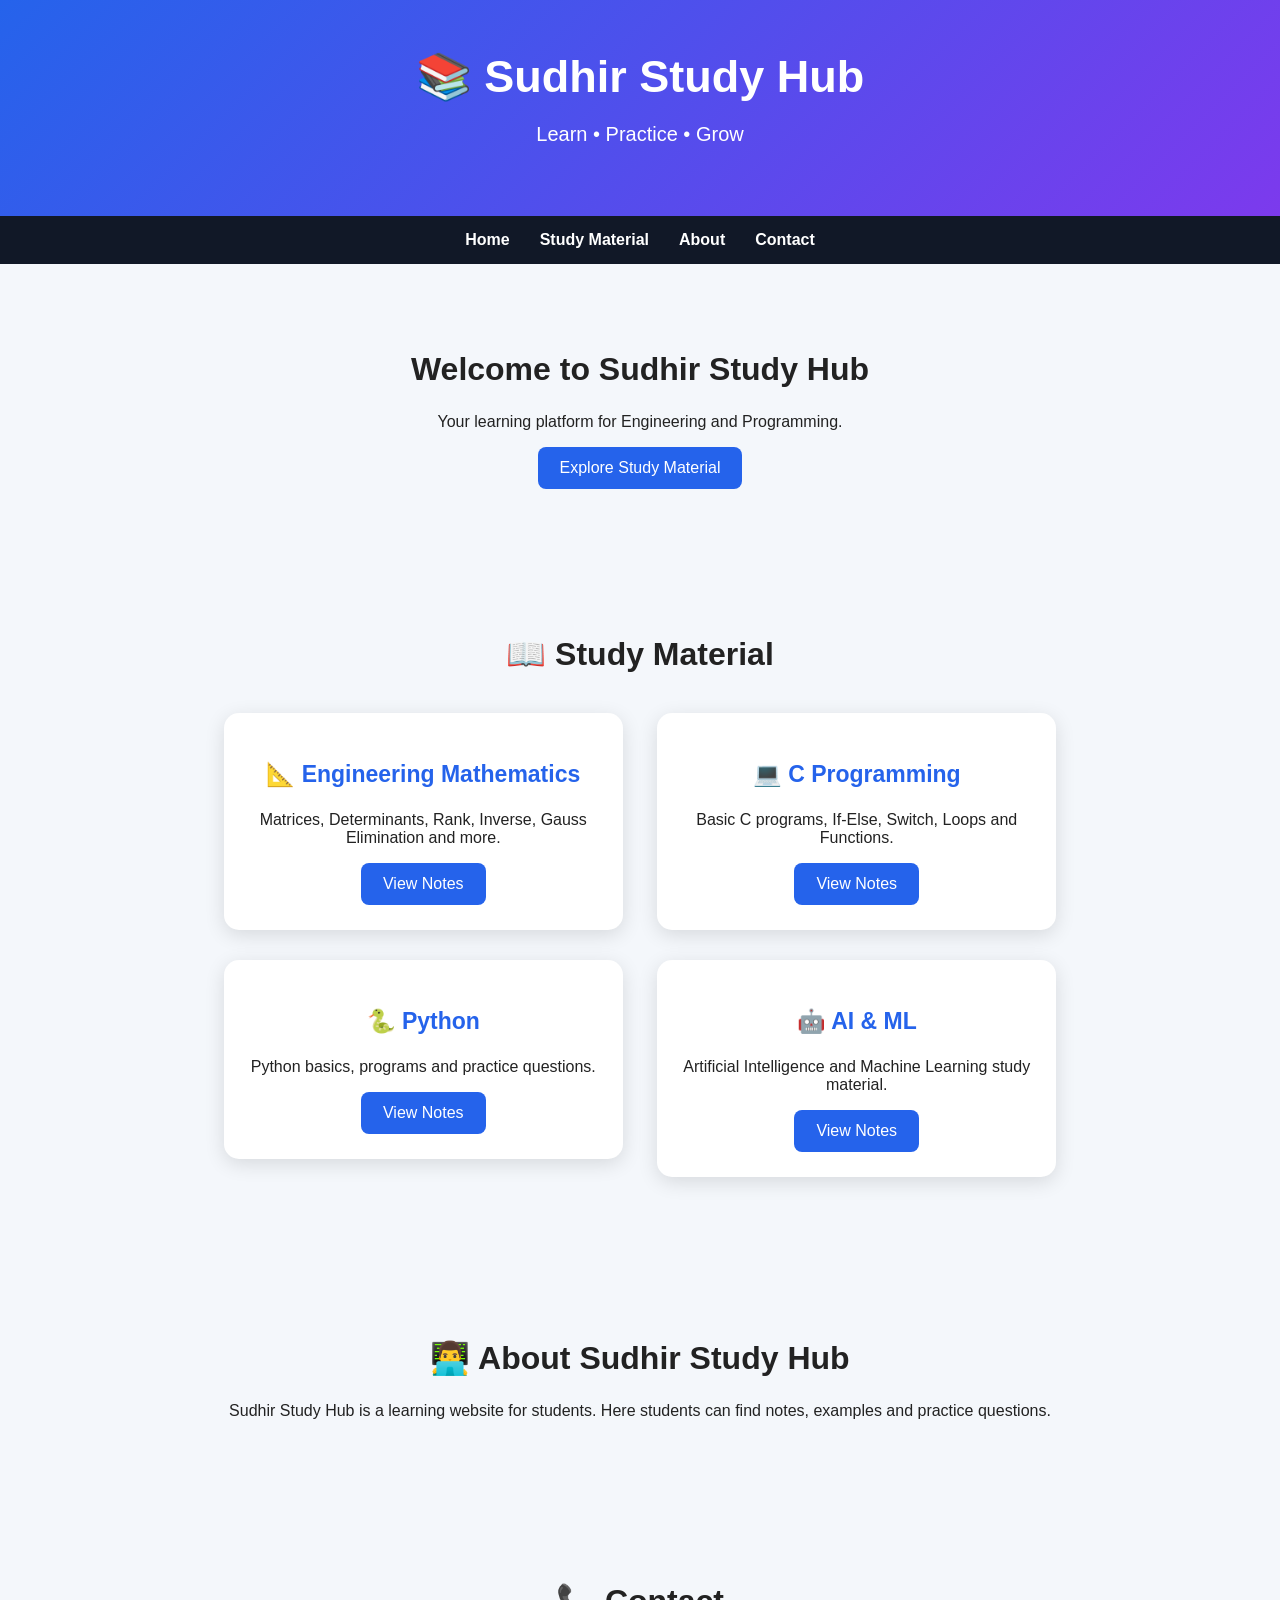
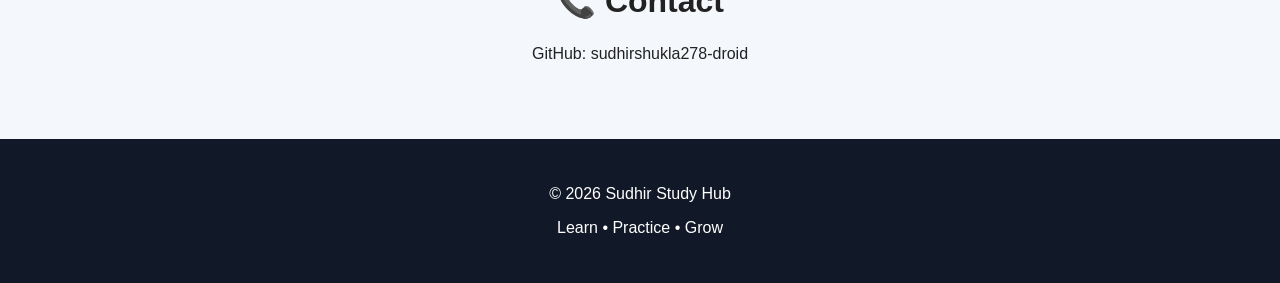
==== index.html @ 6d505f19 "Add files via upload" ====
<!DOCTYPE html>
<html lang="en">

<head>
    <meta charset="UTF-8">
    <meta name="viewport" content="width=device-width, initial-scale=1.0">

    <title>Sudhir Study Hub</title>

    <link rel="stylesheet" href="style.css">
</head>

<body>

    <!-- Header -->
    <header>
        <h1>📚 Sudhir Study Hub</h1>
        <p>Learn • Practice • Grow</p>
    </header>

    <!-- Navigation -->
    <nav>
        <a href="#home">Home</a>
        <a href="#study">Study Material</a>
        <a href="#about">About</a>
        <a href="#contact">Contact</a>
    </nav>

    <!-- Home -->
    <section id="home">
        <h2>Welcome to Sudhir Study Hub</h2>

        <p>
            Your learning platform for Engineering and Programming.
        </p>

        <button onclick="location.href='#study'">
            Explore Study Material
        </button>
    </section>

    <!-- Study Material -->
    <section id="study">

        <h2>📖 Study Material</h2>

        <div class="card">
            <h3>📐 Engineering Mathematics</h3>
            <p>
                Matrices, Determinants, Rank, Inverse,
                Gauss Elimination and more.
            </p>
            <button>View Notes</button>
        </div>

        <div class="card">
            <h3>💻 C Programming</h3>
            <p>
                Basic C programs, If-Else, Switch,
                Loops and Functions.
            </p>
            <button>View Notes</button>
        </div>

        <div class="card">
            <h3>🐍 Python</h3>
            <p>
                Python basics, programs and practice questions.
            </p>
            <button>View Notes</button>
        </div>

        <div class="card">
            <h3>🤖 AI & ML</h3>
            <p>
                Artificial Intelligence and Machine Learning
                study material.
            </p>
            <button>View Notes</button>
        </div>

    </section>

    <!-- About -->
    <section id="about">

        <h2>👨‍💻 About Sudhir Study Hub</h2>

        <p>
            Sudhir Study Hub is a learning website for students.
            Here students can find notes, examples and practice
            questions.
        </p>

    </section>

    <!-- Contact -->
    <section id="contact">

        <h2>📞 Contact</h2>

        <p>GitHub: sudhirshukla278-droid</p>

    </section>

    <!-- Footer -->
    <footer>

        <p>© 2026 Sudhir Study Hub</p>
        <p>Learn • Practice • Grow</p>

    </footer>

</body>

</html>
---- style.css ----
/* Basic Settings */
* {
    box-sizing: border-box;
    scroll-behavior: smooth;
}

body {
    margin: 0;
    font-family: Arial, sans-serif;
    background: #f4f7fb;
    color: #222;
}

/* Header */
header {
    text-align: center;
    padding: 50px 20px;
    background: linear-gradient(135deg, #2563eb, #7c3aed);
    color: white;
}

header h1 {
    font-size: 45px;
    margin: 0;
}

header p {
    font-size: 20px;
}

/* Navigation */
nav {
    display: flex;
    justify-content: center;
    gap: 30px;
    padding: 15px;
    background: #111827;
    position: sticky;
    top: 0;
    z-index: 100;
}

nav a {
    color: white;
    text-decoration: none;
    font-weight: bold;
}

nav a:hover {
    color: #60a5fa;
}

/* Sections */
section {
    max-width: 1000px;
    margin: auto;
    padding: 60px 25px;
    text-align: center;
}

section h2 {
    font-size: 32px;
    margin-bottom: 25px;
}

/* Cards */
.card {
    display: inline-block;
    vertical-align: top;
    width: 42%;
    min-height: 190px;
    margin: 15px;
    padding: 25px;
    background: white;
    border-radius: 15px;
    box-shadow: 0 5px 20px rgba(0, 0, 0, 0.12);
    transition: 0.3s;
}

.card:hover {
    transform: translateY(-8px);
}

.card h3 {
    color: #2563eb;
    font-size: 23px;
}

/* Buttons */
button {
    border: none;
    padding: 12px 22px;
    border-radius: 8px;
    background: #2563eb;
    color: white;
    font-size: 16px;
    cursor: pointer;
}

button:hover {
    background: #7c3aed;
}

/* Footer */
footer {
    text-align: center;
    padding: 30px;
    background: #111827;
    color: white;
}

/* Mobile */
@media (max-width: 700px) {

    header h1 {
        font-size: 32px;
    }

    nav {
        gap: 12px;
        flex-wrap: wrap;
    }

    .card {
        width: 90%;
    }
}
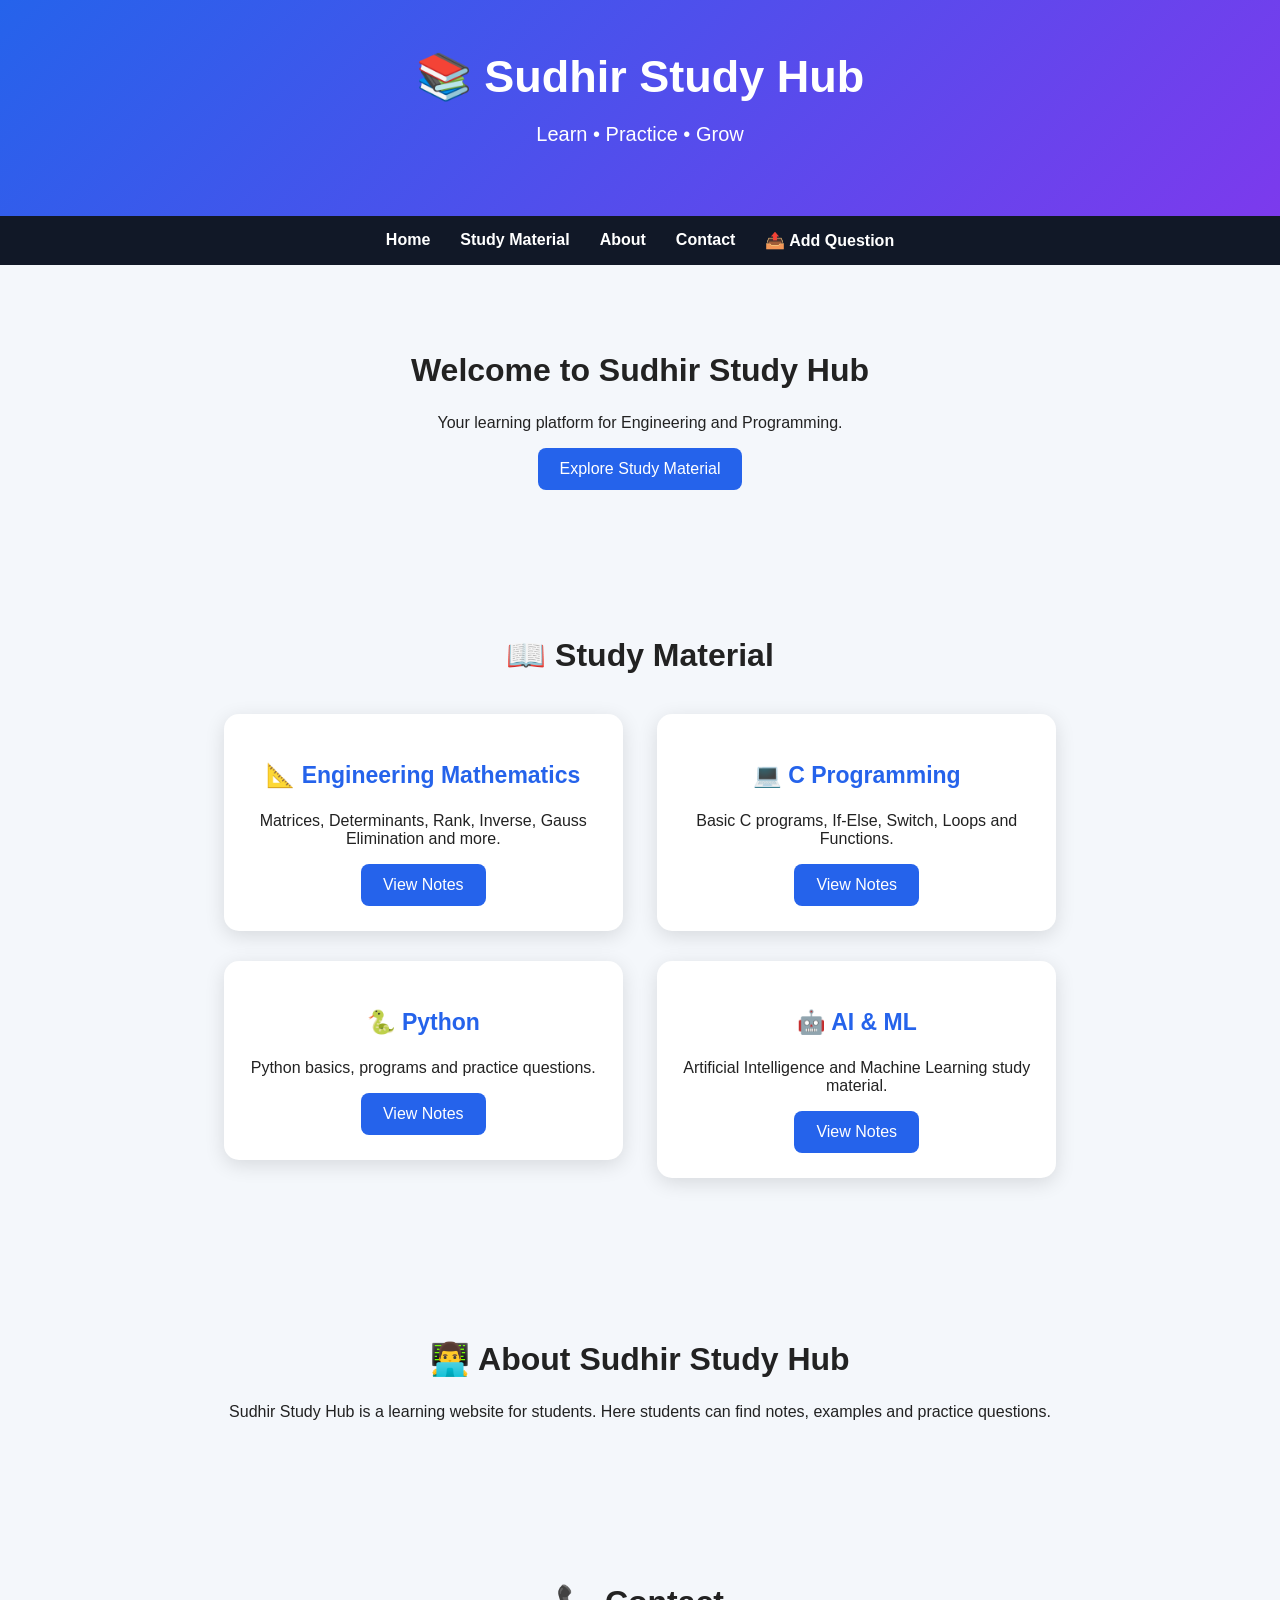
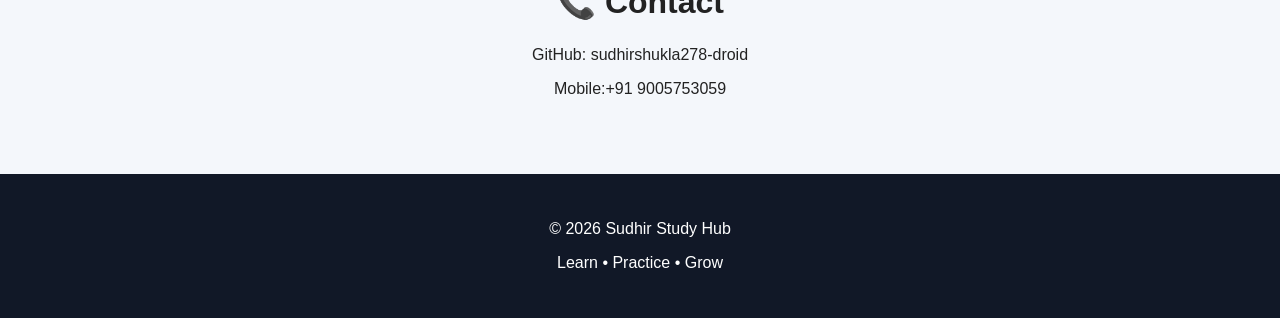
==== commit 91a4e879: "Updated contact and C Programming link" ====
--- a/index.html
+++ b/index.html
@@ -24,6 +24,7 @@
         <a href="#study">Study Material</a>
         <a href="#about">About</a>
         <a href="#contact">Contact</a>
+        <a href="upload.html">📤 Add Question</a>
     </nav>
 
     <!-- Home -->
@@ -50,7 +51,9 @@
                 Matrices, Determinants, Rank, Inverse,
                 Gauss Elimination and more.
             </p>
-            <button>View Notes</button>
+            <button onclick="location.href='maths.html'">
+                View Notes
+            </button>
         </div>
 
         <div class="card">
@@ -59,7 +62,9 @@
                 Basic C programs, If-Else, Switch,
                 Loops and Functions.
             </p>
-            <button>View Notes</button>
+            <button onclick="location.href='c-progromming.html'">
+                View Notes
+            </button>
         </div>
 
         <div class="card">
@@ -67,7 +72,9 @@
             <p>
                 Python basics, programs and practice questions.
             </p>
-            <button>View Notes</button>
+            <button onclick="location.href='python.html'">
+                View Notes
+            </button>
         </div>
 
         <div class="card">
@@ -76,7 +83,9 @@
                 Artificial Intelligence and Machine Learning
                 study material.
             </p>
-            <button>View Notes</button>
+            <button onclick="location.href='ai-ml.html'">
+                View Notes
+            </button>
         </div>
 
     </section>
@@ -100,6 +109,7 @@
         <h2>📞 Contact</h2>
 
         <p>GitHub: sudhirshukla278-droid</p>
+        <p> Mobile:+91 9005753059</p>
 
     </section>
 
@@ -113,4 +123,4 @@
 
 </body>
 
-</html>+</html>
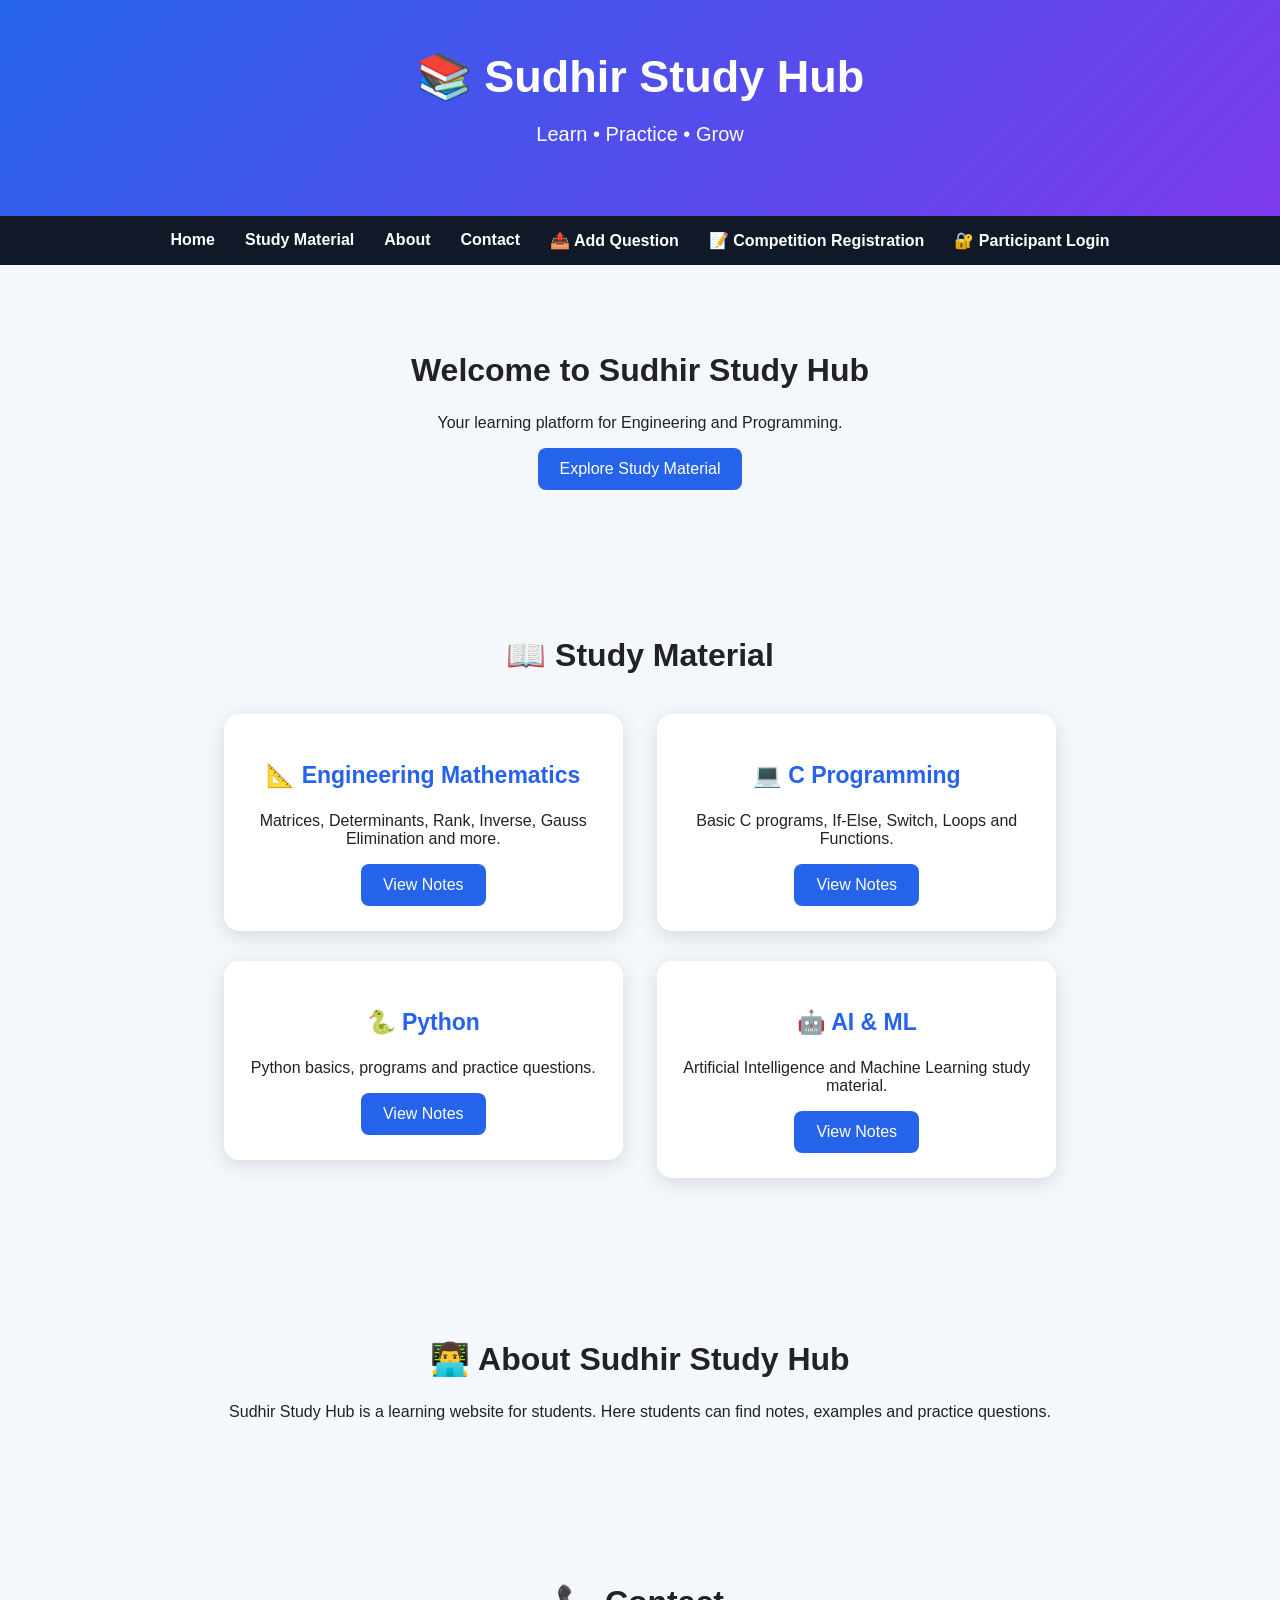
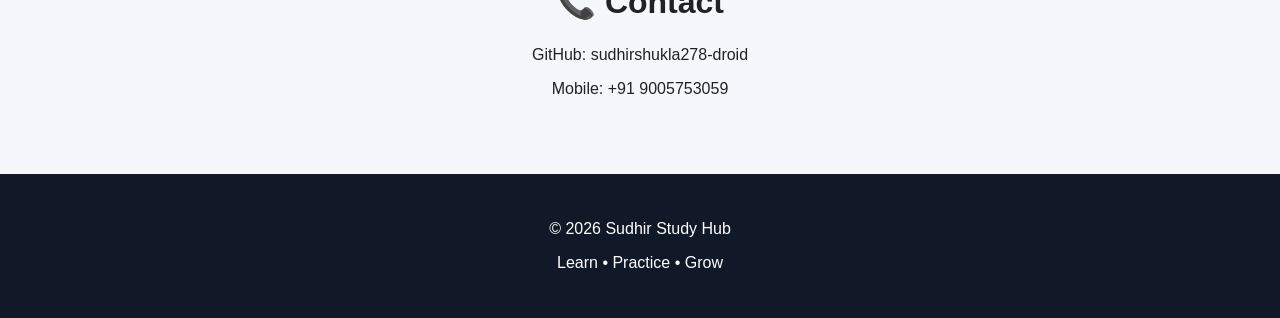
==== commit b280fb64: "Add files via upload" ====
--- a/index.html
+++ b/index.html
@@ -25,6 +25,8 @@
         <a href="#about">About</a>
         <a href="#contact">Contact</a>
         <a href="upload.html">📤 Add Question</a>
+        <a href="competition.html">📝 Competition Registration</a>
+        <a href="login.html">🔐 Participant Login</a>
     </nav>
 
     <!-- Home -->
@@ -109,7 +111,7 @@
         <h2>📞 Contact</h2>
 
         <p>GitHub: sudhirshukla278-droid</p>
-        <p> Mobile:+91 9005753059</p>
+        <p>Mobile: +91 9005753059</p>
 
     </section>
 
@@ -123,4 +125,4 @@
 
 </body>
 
-</html>
+</html>
